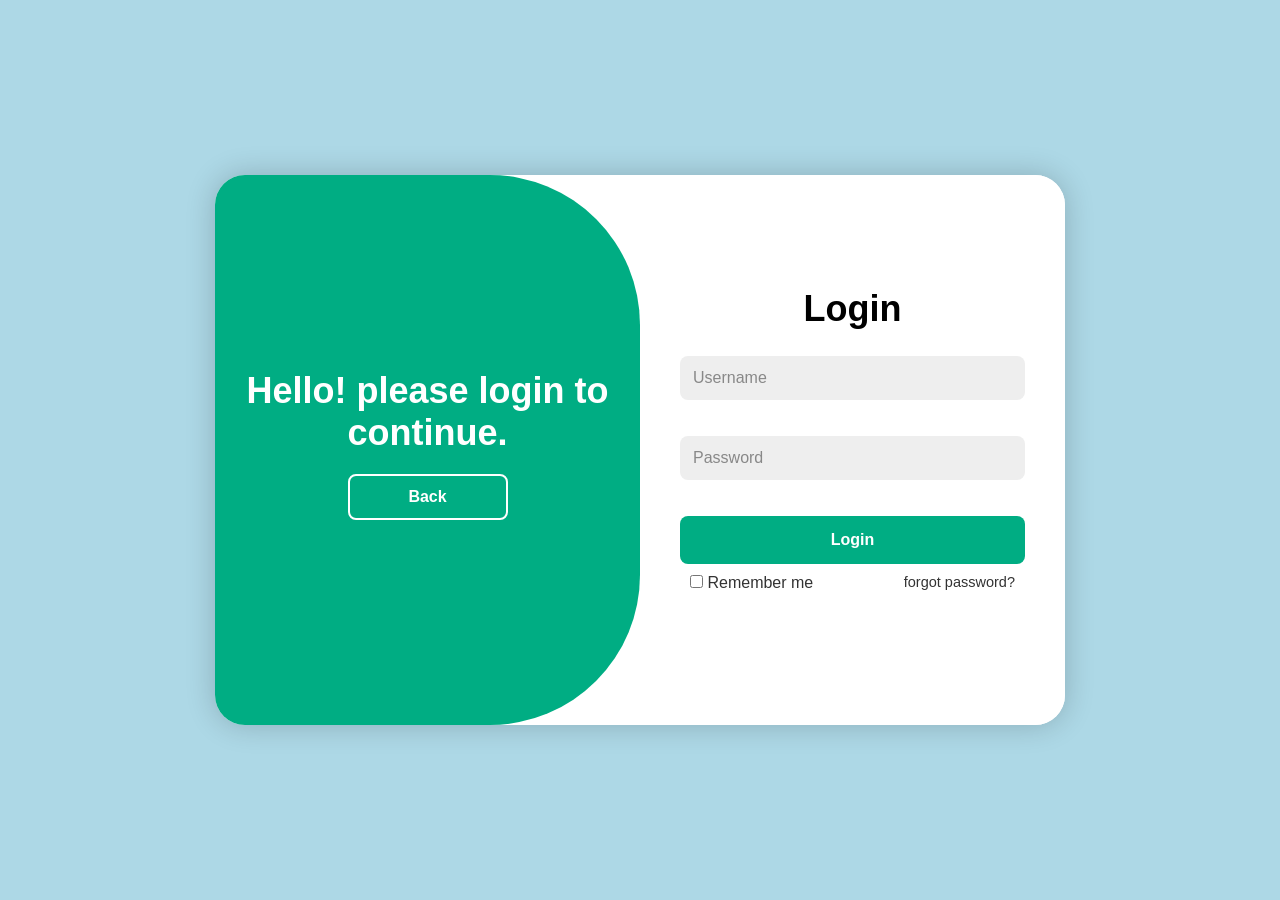
==== login.html @ 71d4119d "Add files via upload Login page that's is responsive across devices" ====
<!DOCTYPE html>
<html lang="en">
<head>
    <meta charset="UTF-8">
    <meta name="viewport" content="width=device-width, initial-scale=1.0">
    <title>Login</title>
    <link rel="stylesheet" href="login.css">
</head>
<body>
    <div class="container">
        <div class="formbox">
            <form action="" method="post">
                <h1>Login</h1>
                <div class="box">
                    <input type="text" placeholder="Username" required>
                </div>
                <div class="box">
                    <input type="password" placeholder="Password" required>
                </div>
                <button type="submit" id="button1">Login</button>
                <div class="remember-forgot">
                    <label for="remember">
                        <input type="checkbox" name="remember_me" id="remember"> Remember me</label>
                    <a href="forgotpassword.html">forgot password?</a>
                </div>
            </form>
        </div>
        <div class="back">
            <h1>Hello! please login to continue.</h1>
            <button href="index.html" id="button2">Back</button>
        </div>
    </div>
    
</body>
</html>
---- login.css ----
*{
    font-family: Arial, Helvetica, sans-serif;
    margin: 0;
    padding: 0;
    box-sizing: border-box;
}
 body{
    display: flex;
    justify-content: center;
    align-items: center;
    min-height: 100vh;
    background: lightblue;
 }

 .container{
    position: relative;
    width: 850px;
    height: 550px;
    background: white;
    border-radius: 30px;
    box-shadow: 0 0 30px rgba(0, 0, 0, .2);
    overflow: hidden;

 }
.formbox{
    position: absolute;
    right: 0;
    width: 50%;
    height: 100%;
    background: white;
    display: flex;
    text-align: center;
    flex-direction: column;
    justify-content: center;
    padding: 40px ;
    z-index: 1;
 
}

form{
    width: 100%;
}
.container h1{
    font-size: 36px;
    margin: -10px 0 ;
}
.box{
    position: relative;
    margin: 36px 0;
}
.box input{
    width: 100%;
    padding: 13px;
    background: #eee;
    border-radius: 8px;
    border: none;
    outline: none;
    font-size: 16px;
    color: #333;
    font-weight: 500;
}
.box input::placeholder{
    color: #888;
    font-weight: 400;
}
.remember-forgot{
    margin: 10px;
    display: flex;
    justify-content: space-between;
    color: #333;
}
.remember-forgot a{
    font-size: 14.5px;
    text-decoration: none;
    color: #333;
    cursor: pointer;
}
.remember-forgot a:hover{
    text-decoration: underline;
}
#button1{
    width: 100%;
    height: 48px;
    background: #00AD83;
    border-radius: 8px;
    box-shadow: 0 0 0 rgba(0, 0, 0, .1);
    border: none;
    cursor: pointer;
    font-size: 16px;
    color: white;
    font-weight: 600;
}
.back{
    position: absolute;
    width: 50%;
    height: 100%;
    display: flex;
    flex-direction: column;
    align-items: center;
    justify-content: center;
    color: #fff;
    /* background-color: seagreen; */
    text-align: center;
}
.back::before{
    content: "";
    position: absolute;
    width: 300%;
    height: 100%;
    background: #00AD83;
    z-index: 2;
    left: -200%;
    border-radius: 150px;
}
.back h1{
    margin-bottom: 20px;
    z-index: 2;
}
#button2{
    z-index: 2;
    width: 160px;
    height: 46px;
    background: transparent;
    border: 2px solid #fff;
    box-shadow: none;
    border-radius: 8px;
    cursor: pointer;
    font-size: 16px;
    color: white;
    font-weight: 600;
}
@media(max-width: 600px) {
    .container{
        height: 100vh;
    }

    .formbox{
        width: 100%;
        height: 70%;
        bottom: 0;
    }

    .back{
        position: absolute;
        top: 0;
        left: 0;
        width: 100%;
        height: 30%;
    }

    .back::before{
        content: "";
        position: absolute;
        top: 0;
        left: 0;
        width: 100%;
        height: 100%;
        background: #00AD83;
        border-radius: 0 0 150px 150px;
    }  
 }
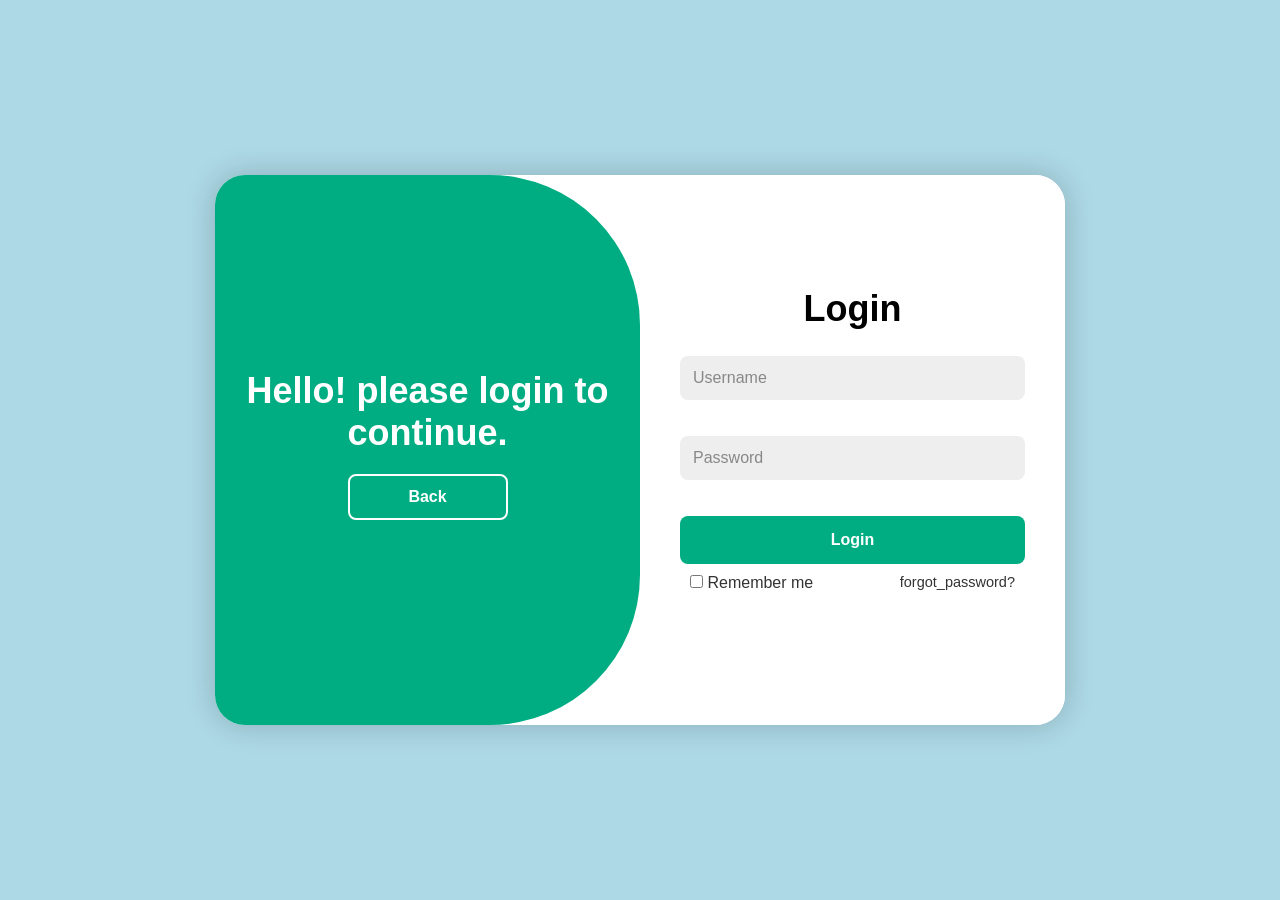
==== commit 118ed335: "edited login" ====
--- a/login.html
+++ b/login.html
@@ -1,35 +1,35 @@
-<!DOCTYPE html>
-<html lang="en">
-<head>
-    <meta charset="UTF-8">
-    <meta name="viewport" content="width=device-width, initial-scale=1.0">
-    <title>Login</title>
-    <link rel="stylesheet" href="login.css">
-</head>
-<body>
-    <div class="container">
-        <div class="formbox">
-            <form action="" method="post">
-                <h1>Login</h1>
-                <div class="box">
-                    <input type="text" placeholder="Username" required>
-                </div>
-                <div class="box">
-                    <input type="password" placeholder="Password" required>
-                </div>
-                <button type="submit" id="button1">Login</button>
-                <div class="remember-forgot">
-                    <label for="remember">
-                        <input type="checkbox" name="remember_me" id="remember"> Remember me</label>
-                    <a href="forgotpassword.html">forgot password?</a>
-                </div>
-            </form>
-        </div>
-        <div class="back">
-            <h1>Hello! please login to continue.</h1>
-            <button href="index.html" id="button2">Back</button>
-        </div>
-    </div>
-    
-</body>
-</html>+<!DOCTYPE html>
+<html lang="en">
+<head>
+    <meta charset="UTF-8">
+    <meta name="viewport" content="width=device-width, initial-scale=1.0">
+    <title>Login</title>
+    <link rel="stylesheet" href="login.css">
+</head>
+<body>
+    <div class="container">
+        <div class="formbox">
+            <form action="" method="post">
+                <h1>Login</h1>
+                <div class="box">
+                    <input type="text" placeholder="Username" required>
+                </div>
+                <div class="box">
+                    <input type="password" placeholder="Password" required>
+                </div>
+                <button type="submit" id="button1">Login</button>
+                <div class="remember-forgot">
+                    <label for="remember">
+                        <input type="checkbox" name="remember_me" id="remember"> Remember me</label>
+                    <a href="forgotpassword.html">forgot_password?</a>
+                </div>
+            </form>
+        </div>
+        <div class="back">
+            <h1>Hello! please login to continue.</h1>
+            <a href="index.html" id="button2">Back</a>
+        </div>
+    </div>
+    
+</body>
+</html>
--- a/login.css
+++ b/login.css
@@ -1,161 +1,172 @@
-*{
-    font-family: Arial, Helvetica, sans-serif;
-    margin: 0;
-    padding: 0;
-    box-sizing: border-box;
-}
- body{
-    display: flex;
-    justify-content: center;
-    align-items: center;
-    min-height: 100vh;
-    background: lightblue;
- }
-
- .container{
-    position: relative;
-    width: 850px;
-    height: 550px;
-    background: white;
-    border-radius: 30px;
-    box-shadow: 0 0 30px rgba(0, 0, 0, .2);
-    overflow: hidden;
-
- }
-.formbox{
-    position: absolute;
-    right: 0;
-    width: 50%;
-    height: 100%;
-    background: white;
-    display: flex;
-    text-align: center;
-    flex-direction: column;
-    justify-content: center;
-    padding: 40px ;
-    z-index: 1;
- 
-}
-
-form{
-    width: 100%;
-}
-.container h1{
-    font-size: 36px;
-    margin: -10px 0 ;
-}
-.box{
-    position: relative;
-    margin: 36px 0;
-}
-.box input{
-    width: 100%;
-    padding: 13px;
-    background: #eee;
-    border-radius: 8px;
-    border: none;
-    outline: none;
-    font-size: 16px;
-    color: #333;
-    font-weight: 500;
-}
-.box input::placeholder{
-    color: #888;
-    font-weight: 400;
-}
-.remember-forgot{
-    margin: 10px;
-    display: flex;
-    justify-content: space-between;
-    color: #333;
-}
-.remember-forgot a{
-    font-size: 14.5px;
-    text-decoration: none;
-    color: #333;
-    cursor: pointer;
-}
-.remember-forgot a:hover{
-    text-decoration: underline;
-}
-#button1{
-    width: 100%;
-    height: 48px;
-    background: #00AD83;
-    border-radius: 8px;
-    box-shadow: 0 0 0 rgba(0, 0, 0, .1);
-    border: none;
-    cursor: pointer;
-    font-size: 16px;
-    color: white;
-    font-weight: 600;
-}
-.back{
-    position: absolute;
-    width: 50%;
-    height: 100%;
-    display: flex;
-    flex-direction: column;
-    align-items: center;
-    justify-content: center;
-    color: #fff;
-    /* background-color: seagreen; */
-    text-align: center;
-}
-.back::before{
-    content: "";
-    position: absolute;
-    width: 300%;
-    height: 100%;
-    background: #00AD83;
-    z-index: 2;
-    left: -200%;
-    border-radius: 150px;
-}
-.back h1{
-    margin-bottom: 20px;
-    z-index: 2;
-}
-#button2{
-    z-index: 2;
-    width: 160px;
-    height: 46px;
-    background: transparent;
-    border: 2px solid #fff;
-    box-shadow: none;
-    border-radius: 8px;
-    cursor: pointer;
-    font-size: 16px;
-    color: white;
-    font-weight: 600;
-}
-@media(max-width: 600px) {
-    .container{
-        height: 100vh;
-    }
-
-    .formbox{
-        width: 100%;
-        height: 70%;
-        bottom: 0;
-    }
-
-    .back{
-        position: absolute;
-        top: 0;
-        left: 0;
-        width: 100%;
-        height: 30%;
-    }
-
-    .back::before{
-        content: "";
-        position: absolute;
-        top: 0;
-        left: 0;
-        width: 100%;
-        height: 100%;
-        background: #00AD83;
-        border-radius: 0 0 150px 150px;
-    }  
- } +*{
+    font-family: Arial, Helvetica, sans-serif;
+    margin: 0;
+    padding: 0;
+    box-sizing: border-box;
+}
+ body{
+    display: flex;
+    justify-content: center;
+    align-items: center;
+    min-height: 100vh;
+    background: lightblue;
+ }
+
+ .container{
+    position: relative;
+    width: 850px;
+    height: 550px;
+    background: white;
+    border-radius: 30px;
+    box-shadow: 0 0 30px rgba(0, 0, 0, .2);
+    overflow: hidden;
+
+ }
+.formbox{
+    position: absolute;
+    right: 0;
+    width: 50%;
+    height: 100%;
+    background: white;
+    display: flex;
+    text-align: center;
+    flex-direction: column;
+    justify-content: center;
+    padding: 40px ;
+    z-index: 1;
+ 
+}
+
+form{
+    width: 100%;
+}
+.container h1{
+    font-size: 36px;
+    margin: -10px 0 ;
+}
+.box{
+    position: relative;
+    margin: 36px 0;
+}
+.box input{
+    width: 100%;
+    padding: 13px;
+    background: #eee;
+    border-radius: 8px;
+    border: none;
+    outline: none;
+    font-size: 16px;
+    color: #333;
+    font-weight: 500;
+}
+.box input::placeholder{
+    color: #888;
+    font-weight: 400;
+}
+.remember-forgot{
+    margin: 10px;
+    display: flex;
+    justify-content: space-between;
+    color: #333;
+}
+.remember-forgot a{
+    font-size: 14.5px;
+    text-decoration: none;
+    color: #333;
+    cursor: pointer;
+}
+.remember-forgot a:hover{
+    text-decoration: underline;
+}
+#button1{
+    width: 100%;
+    height: 48px;
+    background: #00AD83;
+    border-radius: 8px;
+    box-shadow: 0 0 0 rgba(0, 0, 0, .1);
+    border: none;
+    cursor: pointer;
+    font-size: 16px;
+    color: white;
+    font-weight: 600;
+}
+#button1:hover{
+    background-color: rgb(218, 171, 85);
+}
+.back{
+    position: absolute;
+    width: 50%;
+    height: 100%;
+    display: flex;
+    flex-direction: column;
+    align-items: center;
+    justify-content: center;
+    color: #fff;
+    /* background-color: seagreen; */
+    text-align: center;
+}
+.back::before{
+    content: "";
+    position: absolute;
+    width: 300%;
+    height: 100%;
+    background: #00AD83;
+    z-index: 2;
+    left: -200%;
+    border-radius: 150px;
+}
+.back h1{
+    margin-bottom: 20px;
+    z-index: 2;
+}
+#button2{
+    display: flex;
+    z-index: 2;
+    width: 160px;
+    height: 46px;
+    background: transparent;
+    border: 2px solid #fff;
+    box-shadow: none;
+    border-radius: 8px;
+    cursor: pointer;
+    font-size: 16px;
+    color: white;
+    font-weight: 600;
+    text-decoration: none;
+    justify-content: center;
+    align-items: center;
+}
+#button2:hover{
+    background: rgb(218, 171, 85);
+}
+
+@media(max-width: 600px) {
+    .container{
+        height: 100vh;
+    }
+
+    .formbox{
+        width: 100%;
+        height: 70%;
+        bottom: 0;
+    }
+
+    .back{
+        position: absolute;
+        top: 0;
+        left: 0;
+        width: 100%;
+        height: 30%;
+    }
+
+    .back::before{
+        content: "";
+        position: absolute;
+        top: 0;
+        left: 0;
+        width: 100%;
+        height: 100%;
+        background: #00AD83;
+        border-radius: 0 0 150px 150px;
+    }  
+ } 
